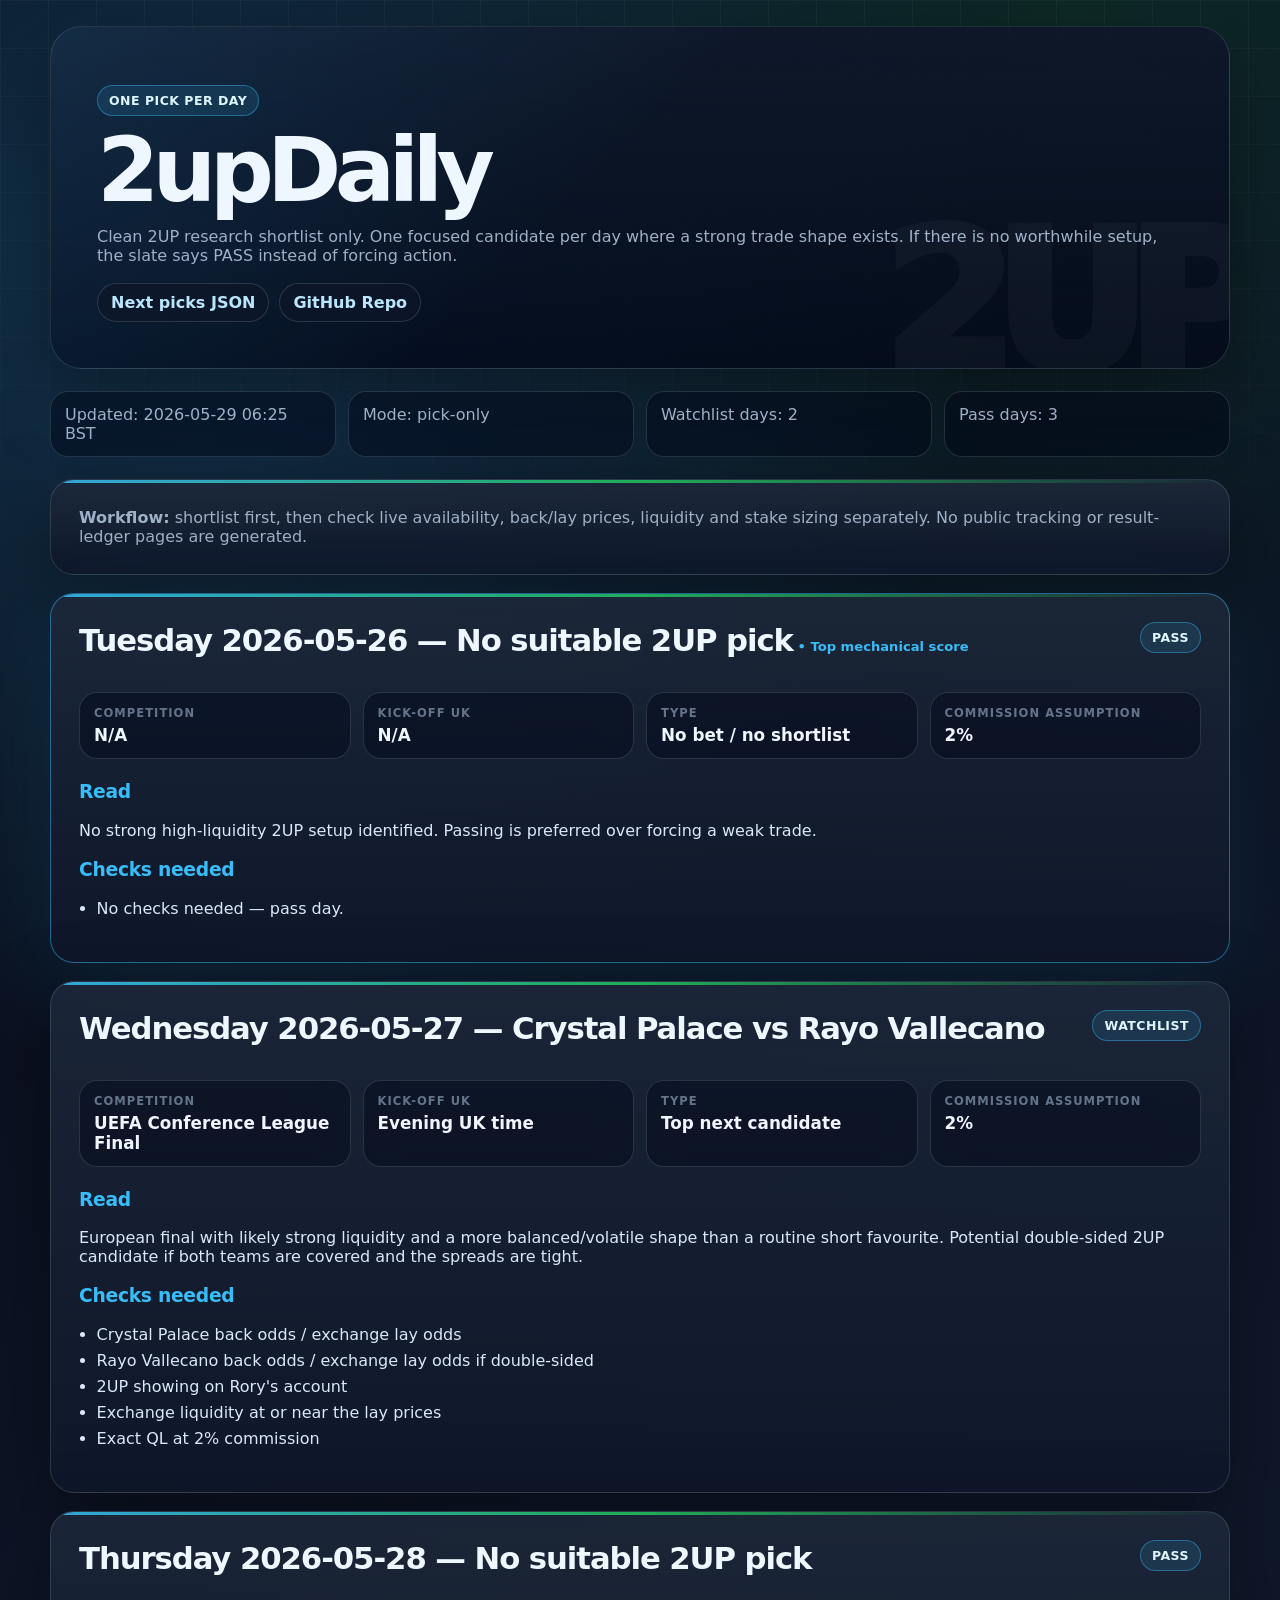
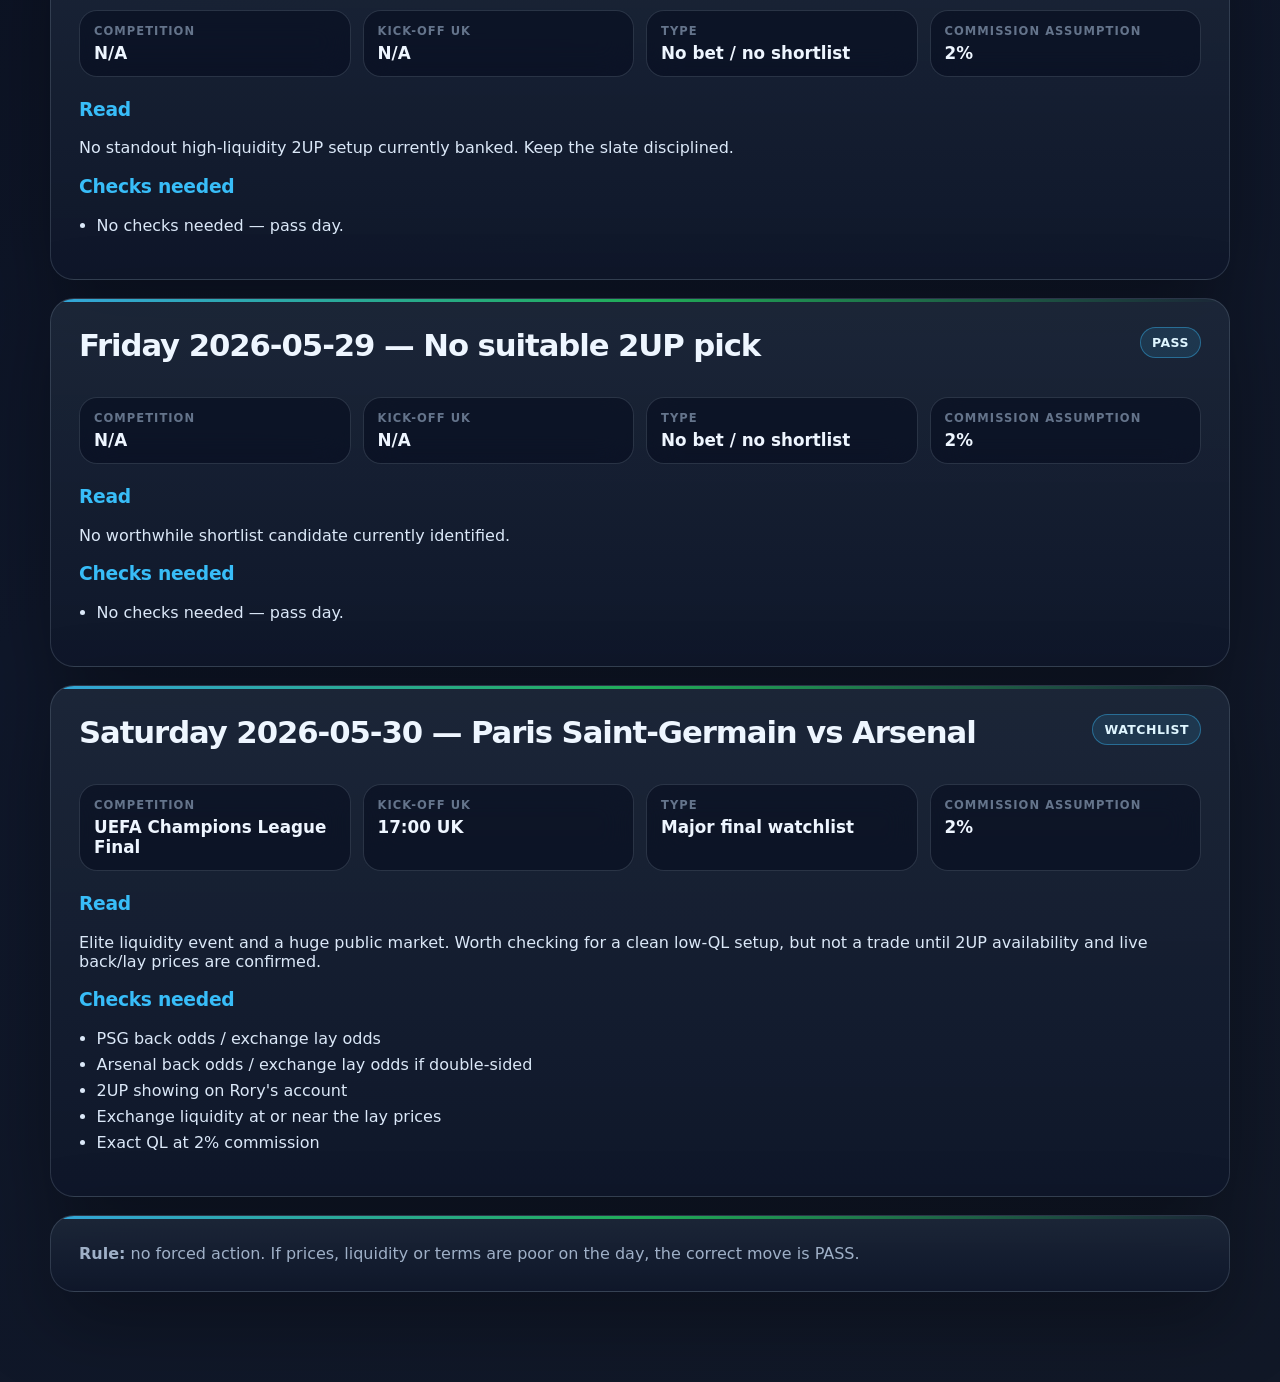
==== docs/index.html @ 14f61789 "Update 2up next-picks homepage" ====
<!doctype html>
<html lang="en">
<head>
  <meta charset="utf-8">
  <meta name="viewport" content="width=device-width, initial-scale=1">
  <title>2upDaily</title>
  <link rel="stylesheet" href="app.css">
</head>
<body>
  <main>
    <header>
      <p class="confidence">One pick per day</p>
      <h1>2upDaily</h1>
      <p class="subtitle">Clean 2UP research shortlist only. One focused candidate per day where a strong trade shape exists. If there is no worthwhile setup, the slate says PASS instead of forcing action.</p>
      <nav class="site-nav">
        <a href="data/next_picks.json">Next picks JSON</a>
        <a href="https://github.com/rcampbell30/2updaily">GitHub Repo</a>
      </nav>
    </header>

    <section class="status">
      <span class="pill">Updated: 2026-05-29 06:25 BST</span>
      <span class="pill">Mode: pick-only</span>
      <span class="pill">Watchlist days: 2</span>
      <span class="pill">Pass days: 3</span>
    </section>

    <section class="card notice">
      <strong>Workflow:</strong> shortlist first, then check live availability, back/lay prices, liquidity and stake sizing separately. No public tracking or result-ledger pages are generated.
    </section>

    
    <article class="card">
      <div class="card-head">
        <h2>Tuesday 2026-05-26 — No suitable 2UP pick</h2>
        <span>PASS</span>
      </div>
      <div class="grid">
        <div><span>Competition</span><strong>N/A</strong></div>
        <div><span>Kick-off UK</span><strong>N/A</strong></div>
        <div><span>Type</span><strong>No bet / no shortlist</strong></div>
        <div><span>Commission assumption</span><strong>2%</strong></div>
      </div>
      <h3>Read</h3>
      <p>No strong high-liquidity 2UP setup identified. Passing is preferred over forcing a weak trade.</p>
      <h3>Checks needed</h3>
      <ul><li>No checks needed — pass day.</li></ul>
    </article>
    

    <article class="card">
      <div class="card-head">
        <h2>Wednesday 2026-05-27 — Crystal Palace vs Rayo Vallecano</h2>
        <span>WATCHLIST</span>
      </div>
      <div class="grid">
        <div><span>Competition</span><strong>UEFA Conference League Final</strong></div>
        <div><span>Kick-off UK</span><strong>Evening UK time</strong></div>
        <div><span>Type</span><strong>Top next candidate</strong></div>
        <div><span>Commission assumption</span><strong>2%</strong></div>
      </div>
      <h3>Read</h3>
      <p>European final with likely strong liquidity and a more balanced/volatile shape than a routine short favourite. Potential double-sided 2UP candidate if both teams are covered and the spreads are tight.</p>
      <h3>Checks needed</h3>
      <ul><li>Crystal Palace back odds / exchange lay odds</li>
<li>Rayo Vallecano back odds / exchange lay odds if double-sided</li>
<li>2UP showing on Rory&#x27;s account</li>
<li>Exchange liquidity at or near the lay prices</li>
<li>Exact QL at 2% commission</li></ul>
    </article>
    

    <article class="card">
      <div class="card-head">
        <h2>Thursday 2026-05-28 — No suitable 2UP pick</h2>
        <span>PASS</span>
      </div>
      <div class="grid">
        <div><span>Competition</span><strong>N/A</strong></div>
        <div><span>Kick-off UK</span><strong>N/A</strong></div>
        <div><span>Type</span><strong>No bet / no shortlist</strong></div>
        <div><span>Commission assumption</span><strong>2%</strong></div>
      </div>
      <h3>Read</h3>
      <p>No standout high-liquidity 2UP setup currently banked. Keep the slate disciplined.</p>
      <h3>Checks needed</h3>
      <ul><li>No checks needed — pass day.</li></ul>
    </article>
    

    <article class="card">
      <div class="card-head">
        <h2>Friday 2026-05-29 — No suitable 2UP pick</h2>
        <span>PASS</span>
      </div>
      <div class="grid">
        <div><span>Competition</span><strong>N/A</strong></div>
        <div><span>Kick-off UK</span><strong>N/A</strong></div>
        <div><span>Type</span><strong>No bet / no shortlist</strong></div>
        <div><span>Commission assumption</span><strong>2%</strong></div>
      </div>
      <h3>Read</h3>
      <p>No worthwhile shortlist candidate currently identified.</p>
      <h3>Checks needed</h3>
      <ul><li>No checks needed — pass day.</li></ul>
    </article>
    

    <article class="card">
      <div class="card-head">
        <h2>Saturday 2026-05-30 — Paris Saint-Germain vs Arsenal</h2>
        <span>WATCHLIST</span>
      </div>
      <div class="grid">
        <div><span>Competition</span><strong>UEFA Champions League Final</strong></div>
        <div><span>Kick-off UK</span><strong>17:00 UK</strong></div>
        <div><span>Type</span><strong>Major final watchlist</strong></div>
        <div><span>Commission assumption</span><strong>2%</strong></div>
      </div>
      <h3>Read</h3>
      <p>Elite liquidity event and a huge public market. Worth checking for a clean low-QL setup, but not a trade until 2UP availability and live back/lay prices are confirmed.</p>
      <h3>Checks needed</h3>
      <ul><li>PSG back odds / exchange lay odds</li>
<li>Arsenal back odds / exchange lay odds if double-sided</li>
<li>2UP showing on Rory&#x27;s account</li>
<li>Exchange liquidity at or near the lay prices</li>
<li>Exact QL at 2% commission</li></ul>
    </article>
    

    <section class="card notice">
      <strong>Rule:</strong> no forced action. If prices, liquidity or terms are poor on the day, the correct move is PASS.
    </section>
  </main>
</body>
</html>
---- docs/app.css ----
/* 2upDaily shared GitHub Pages UI */
:root {
  color-scheme: dark;
  --bg: #070b18;
  --bg-2: #0f172a;
  --panel: rgba(15, 23, 42, 0.82);
  --panel-strong: rgba(17, 24, 39, 0.96);
  --card: rgba(15, 23, 42, 0.72);
  --text: #eef6ff;
  --muted: #9fb0c7;
  --faint: #64748b;
  --border: rgba(148, 163, 184, 0.22);
  --accent: #38bdf8;
  --accent-2: #22c55e;
  --warn: #facc15;
  --danger: #fb7185;
  --shadow: 0 24px 80px rgba(0, 0, 0, 0.34);
  --radius: 24px;
}

* { box-sizing: border-box; }
html { scroll-behavior: smooth; }
body {
  margin: 0 !important;
  min-height: 100vh;
  font-family: Inter, ui-sans-serif, system-ui, -apple-system, BlinkMacSystemFont, "Segoe UI", sans-serif !important;
  color: var(--text) !important;
  background:
    radial-gradient(circle at 14% 8%, rgba(56, 189, 248, 0.22), transparent 28%),
    radial-gradient(circle at 84% 0%, rgba(34, 197, 94, 0.15), transparent 24%),
    linear-gradient(145deg, var(--bg), var(--bg-2) 58%, #111827) !important;
}

body::before {
  content: "";
  position: fixed;
  inset: 0;
  pointer-events: none;
  background-image:
    linear-gradient(rgba(255,255,255,0.035) 1px, transparent 1px),
    linear-gradient(90deg, rgba(255,255,255,0.035) 1px, transparent 1px);
  background-size: 48px 48px;
  mask-image: linear-gradient(to bottom, black, transparent 72%);
}

main {
  width: min(1180px, calc(100% - 28px)) !important;
  margin: 0 auto !important;
  padding: 26px 0 72px !important;
}

header {
  position: relative;
  overflow: hidden;
  border: 1px solid var(--border);
  border-radius: 32px;
  padding: clamp(24px, 5vw, 46px);
  margin-bottom: 22px;
  background:
    linear-gradient(135deg, rgba(56, 189, 248, 0.12), transparent 46%),
    linear-gradient(180deg, rgba(15, 23, 42, 0.92), rgba(2, 6, 23, 0.76));
  box-shadow: var(--shadow);
}

header::after {
  content: "2UP";
  position: absolute;
  right: -12px;
  bottom: -48px;
  font-size: clamp(4rem, 17vw, 12rem);
  font-weight: 950;
  letter-spacing: -0.12em;
  color: rgba(255, 255, 255, 0.035);
}

h1 {
  margin: 0 0 10px !important;
  font-size: clamp(2.4rem, 7vw, 5.8rem) !important;
  line-height: 0.92 !important;
  letter-spacing: -0.075em !important;
}

h2 {
  margin: 0 0 16px !important;
  font-size: clamp(1.25rem, 2.4vw, 2rem);
  letter-spacing: -0.035em;
}

h3 {
  color: var(--accent) !important;
  letter-spacing: -0.015em;
}

.subtitle, .muted, .notice, .note {
  color: var(--muted) !important;
}

.nav, .site-nav {
  display: flex;
  flex-wrap: wrap;
  gap: 10px;
  margin: 18px 0 0 !important;
}

a, .nav a, .site-nav a {
  color: #bae6fd;
  text-decoration: none;
}

.nav a, .site-nav a {
  display: inline-flex;
  align-items: center;
  gap: 8px;
  border: 1px solid var(--border);
  background: rgba(15, 23, 42, 0.76);
  padding: 9px 13px;
  border-radius: 999px;
  font-weight: 700;
}

.nav a:hover, .site-nav a:hover {
  border-color: rgba(56, 189, 248, 0.7);
  box-shadow: 0 0 0 4px rgba(56, 189, 248, 0.08);
}

.status, .grid, .meta-grid {
  display: grid !important;
  grid-template-columns: repeat(auto-fit, minmax(150px, 1fr)) !important;
  gap: 12px !important;
  margin: 18px 0 22px !important;
}

.pill,
.grid div,
.meta-grid div {
  border: 1px solid var(--border) !important;
  background: rgba(2, 6, 23, 0.44) !important;
  border-radius: 18px !important;
  padding: 13px 14px !important;
  color: var(--muted) !important;
  backdrop-filter: blur(16px);
}

.grid span, .meta-grid dt {
  display: block;
  color: var(--faint) !important;
  font-size: 0.72rem !important;
  font-weight: 850 !important;
  text-transform: uppercase;
  letter-spacing: 0.09em !important;
}

.grid strong, .meta-grid dd {
  display: block;
  margin: 5px 0 0 !important;
  color: var(--text) !important;
  font-size: 1.05rem;
  font-weight: 850;
}

.card, .pick-card, section.card {
  position: relative;
  overflow: hidden;
  border: 1px solid var(--border) !important;
  background:
    linear-gradient(180deg, rgba(30, 41, 59, 0.84), rgba(15, 23, 42, 0.92)) !important;
  border-radius: var(--radius) !important;
  padding: clamp(18px, 3vw, 28px) !important;
  margin: 18px 0 !important;
  box-shadow: var(--shadow) !important;
}

.card::before, .pick-card::before {
  content: "";
  position: absolute;
  inset: 0 0 auto 0;
  height: 3px;
  background: linear-gradient(90deg, var(--accent), var(--accent-2), transparent);
  opacity: 0.85;
}

.card-head, .card-header {
  display: flex !important;
  justify-content: space-between !important;
  align-items: flex-start !important;
  gap: 14px !important;
}

.card-head span, .confidence {
  display: inline-flex;
  align-items: center;
  justify-content: center;
  white-space: nowrap;
  border: 1px solid rgba(56, 189, 248, 0.42) !important;
  background: rgba(56, 189, 248, 0.12) !important;
  color: #dff6ff !important;
  padding: 7px 11px !important;
  border-radius: 999px !important;
  font-weight: 900 !important;
  font-size: 0.78rem;
  letter-spacing: 0.04em;
  text-transform: uppercase;
}

article.card:first-of-type {
  border-color: rgba(56, 189, 248, 0.48) !important;
  box-shadow: 0 26px 90px rgba(56, 189, 248, 0.13), var(--shadow) !important;
}

article.card:first-of-type h2::after {
  content: "  • Top mechanical score";
  color: var(--accent);
  font-size: 0.82rem;
  font-weight: 800;
  letter-spacing: normal;
}

ul {
  padding-left: 1.1rem !important;
}

li {
  margin: 7px 0 !important;
}

p, li, td {
  color: #dbe8f8;
}

.table-wrap {
  width: 100% !important;
  overflow-x: auto !important;
  border: 1px solid var(--border);
  border-radius: 18px;
  background: rgba(2, 6, 23, 0.38);
}

table {
  width: 100% !important;
  border-collapse: collapse !important;
  min-width: 760px !important;
}

th, td {
  border-bottom: 1px solid var(--border) !important;
  padding: 13px 12px !important;
  vertical-align: top !important;
}

th {
  position: sticky;
  top: 0;
  z-index: 1;
  background: rgba(15, 23, 42, 0.98);
  color: var(--faint) !important;
  font-size: 0.72rem !important;
  text-transform: uppercase;
  letter-spacing: 0.09em !important;
}

tr:hover td {
  background: rgba(56, 189, 248, 0.04);
}

code {
  border: 1px solid var(--border);
  background: rgba(2, 6, 23, 0.62);
  border-radius: 8px;
  padding: 2px 6px;
  color: #e0f2fe;
}

.planned { color: var(--warn) !important; }
.pending { color: var(--muted) !important; }
.money { font-variant-numeric: tabular-nums; font-weight: 900; color: #bbf7d0 !important; }

@media (max-width: 720px) {
  main { width: min(100% - 18px, 1180px) !important; padding-top: 12px !important; }
  header { border-radius: 24px; padding: 22px; }
  .card-head, .card-header { flex-direction: column; }
  .status, .grid, .meta-grid { grid-template-columns: 1fr 1fr !important; }
  article.card:first-of-type h2::after { display: block; margin-top: 6px; }
}

@media (max-width: 460px) {
  .status, .grid, .meta-grid { grid-template-columns: 1fr !important; }
}
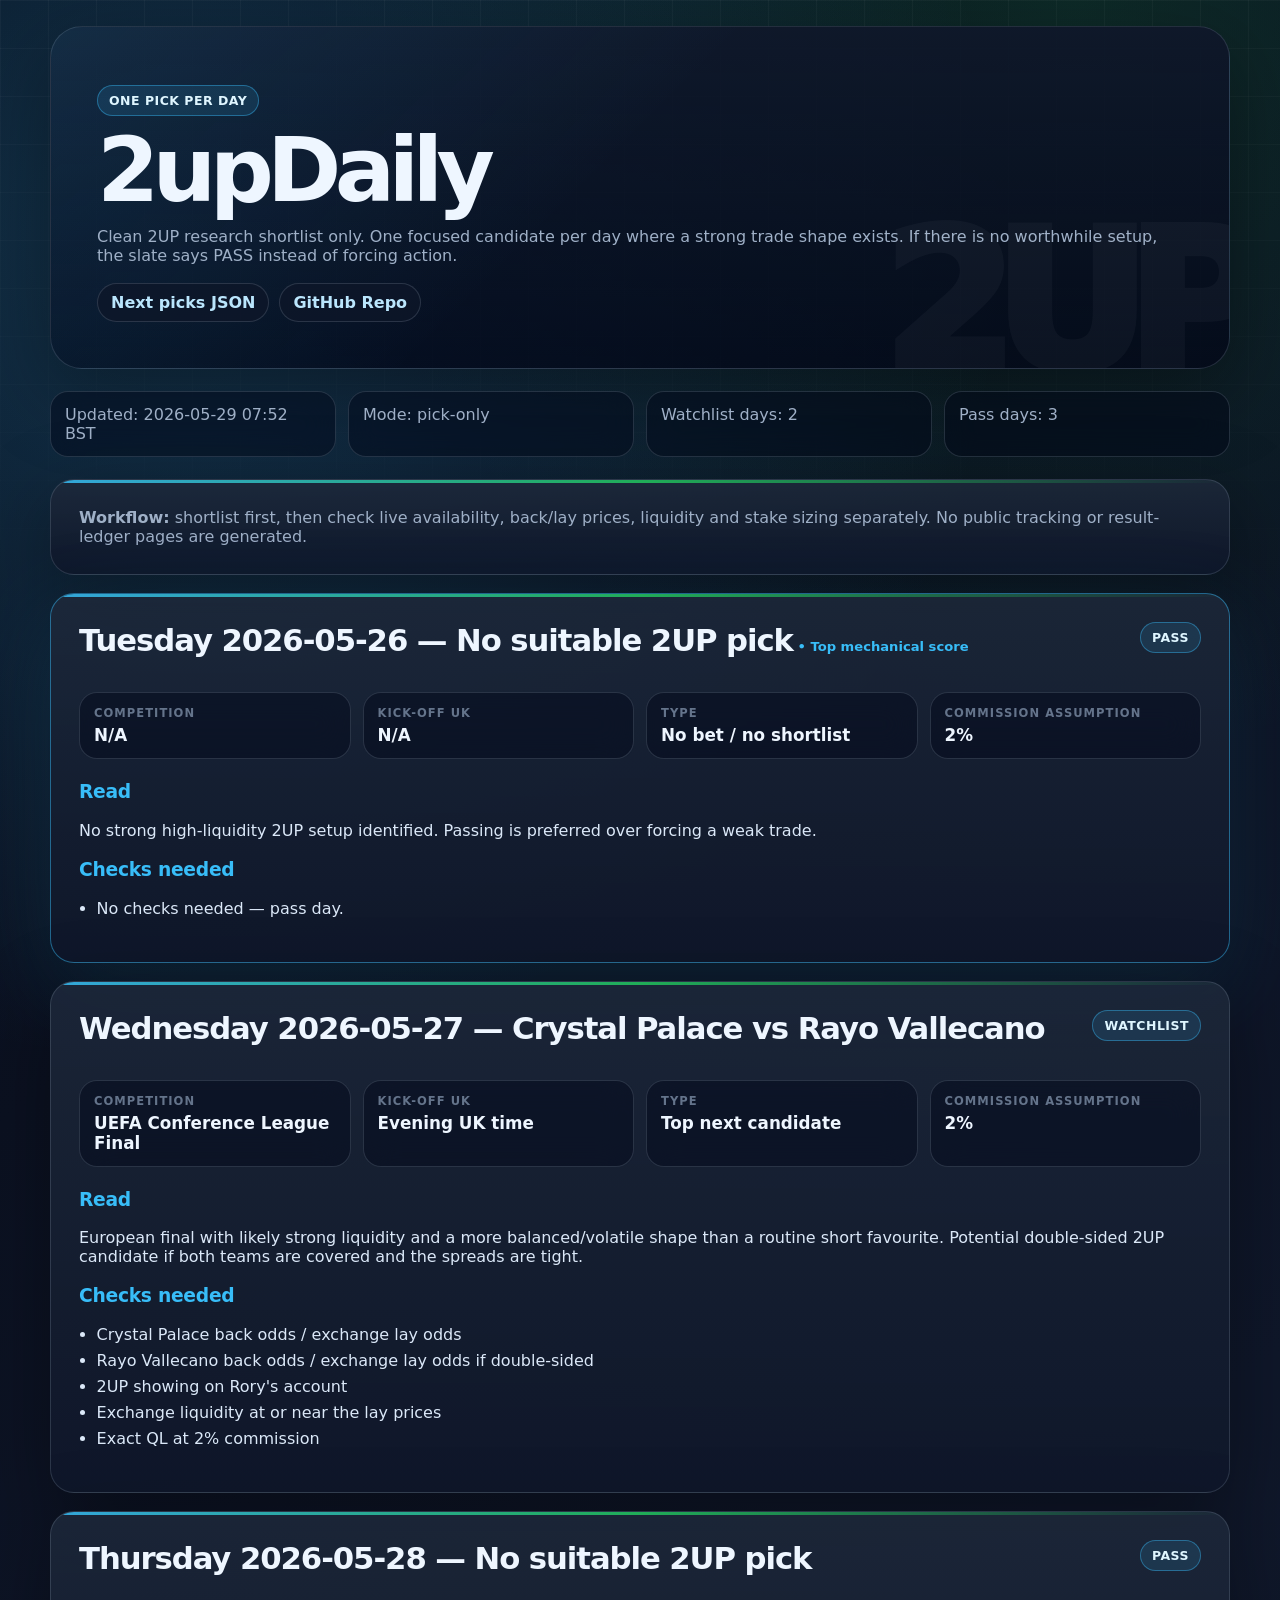
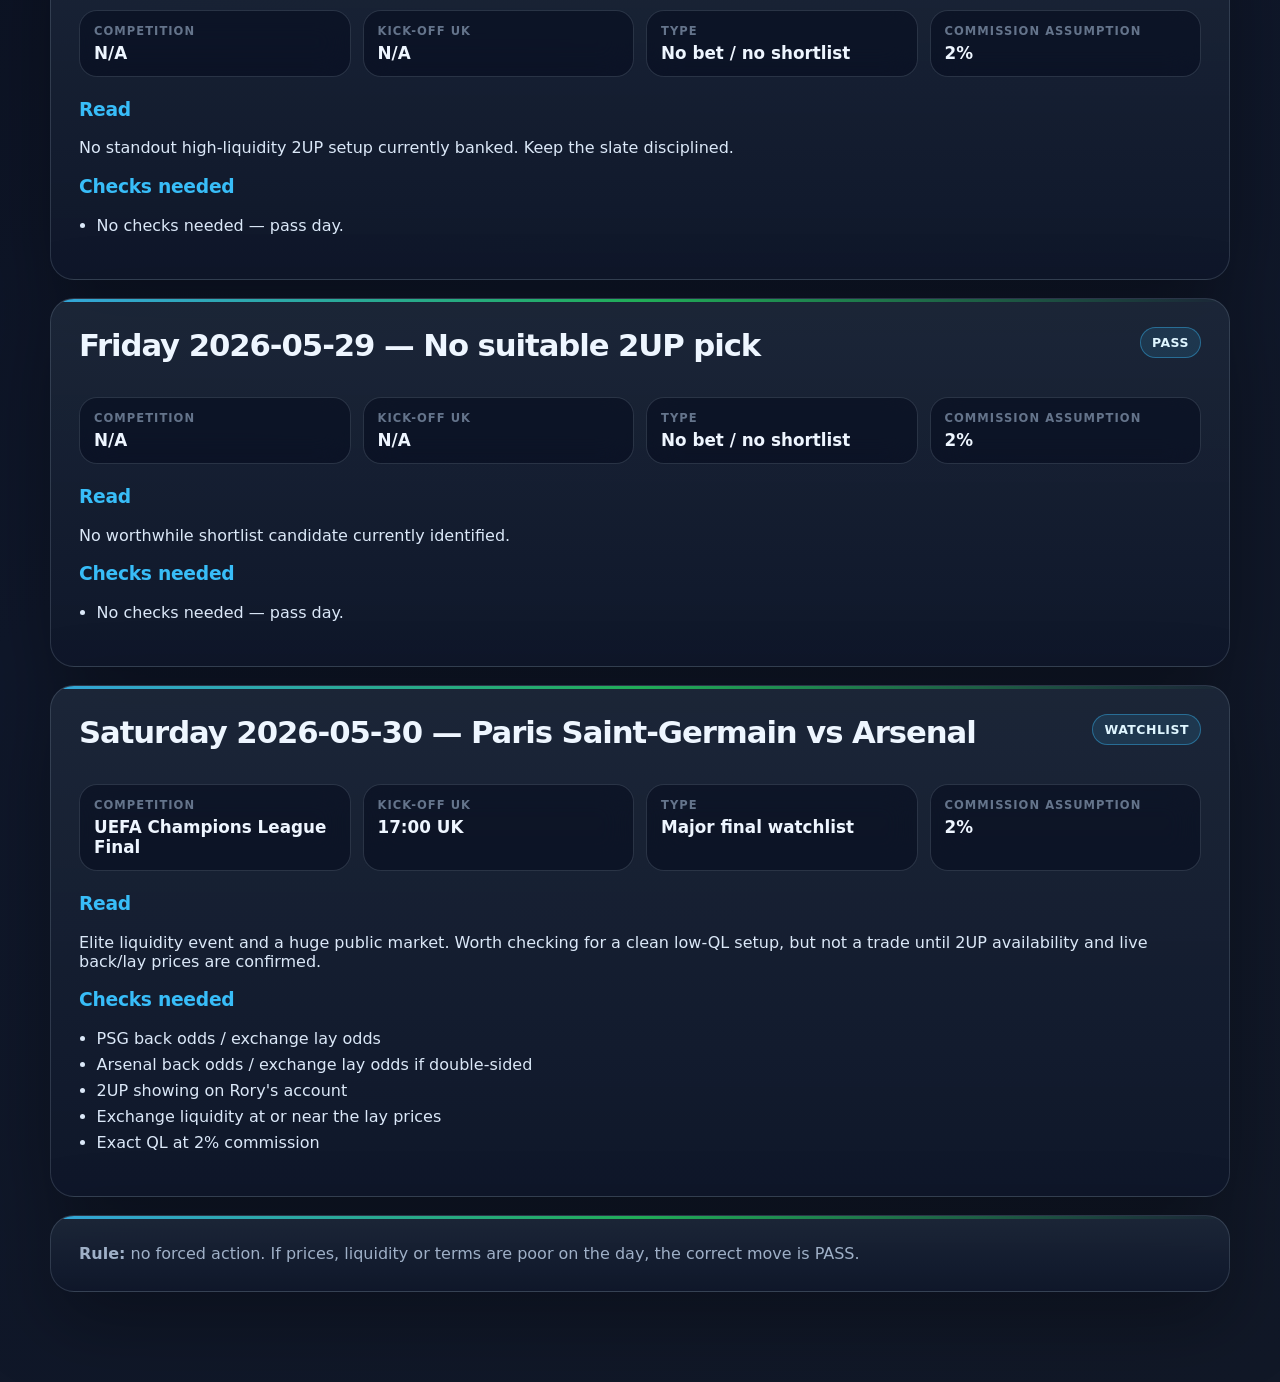
==== commit b4b7b086: "Update 2up next-picks homepage" ====
--- a/docs/index.html
+++ b/docs/index.html
@@ -19,7 +19,7 @@
     </header>
 
     <section class="status">
-      <span class="pill">Updated: 2026-05-29 06:25 BST</span>
+      <span class="pill">Updated: 2026-05-29 07:52 BST</span>
       <span class="pill">Mode: pick-only</span>
       <span class="pill">Watchlist days: 2</span>
       <span class="pill">Pass days: 3</span>
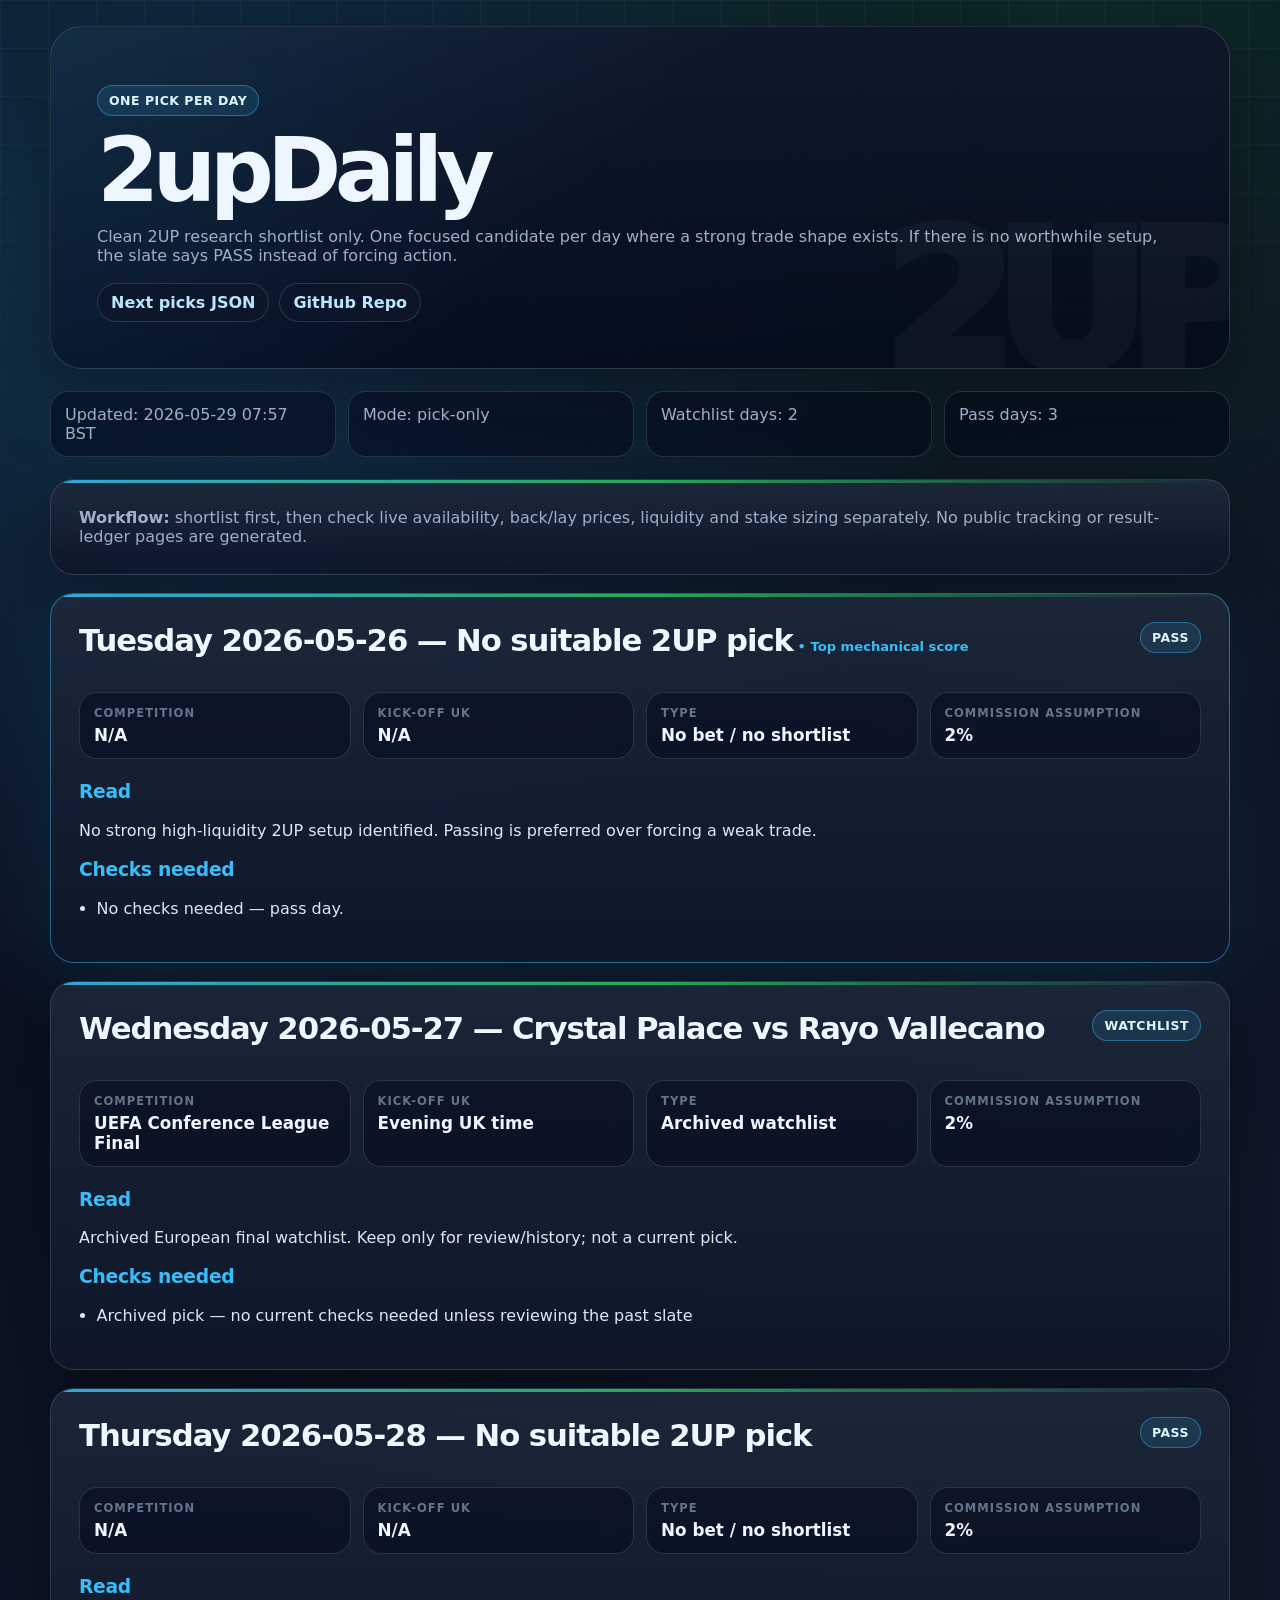
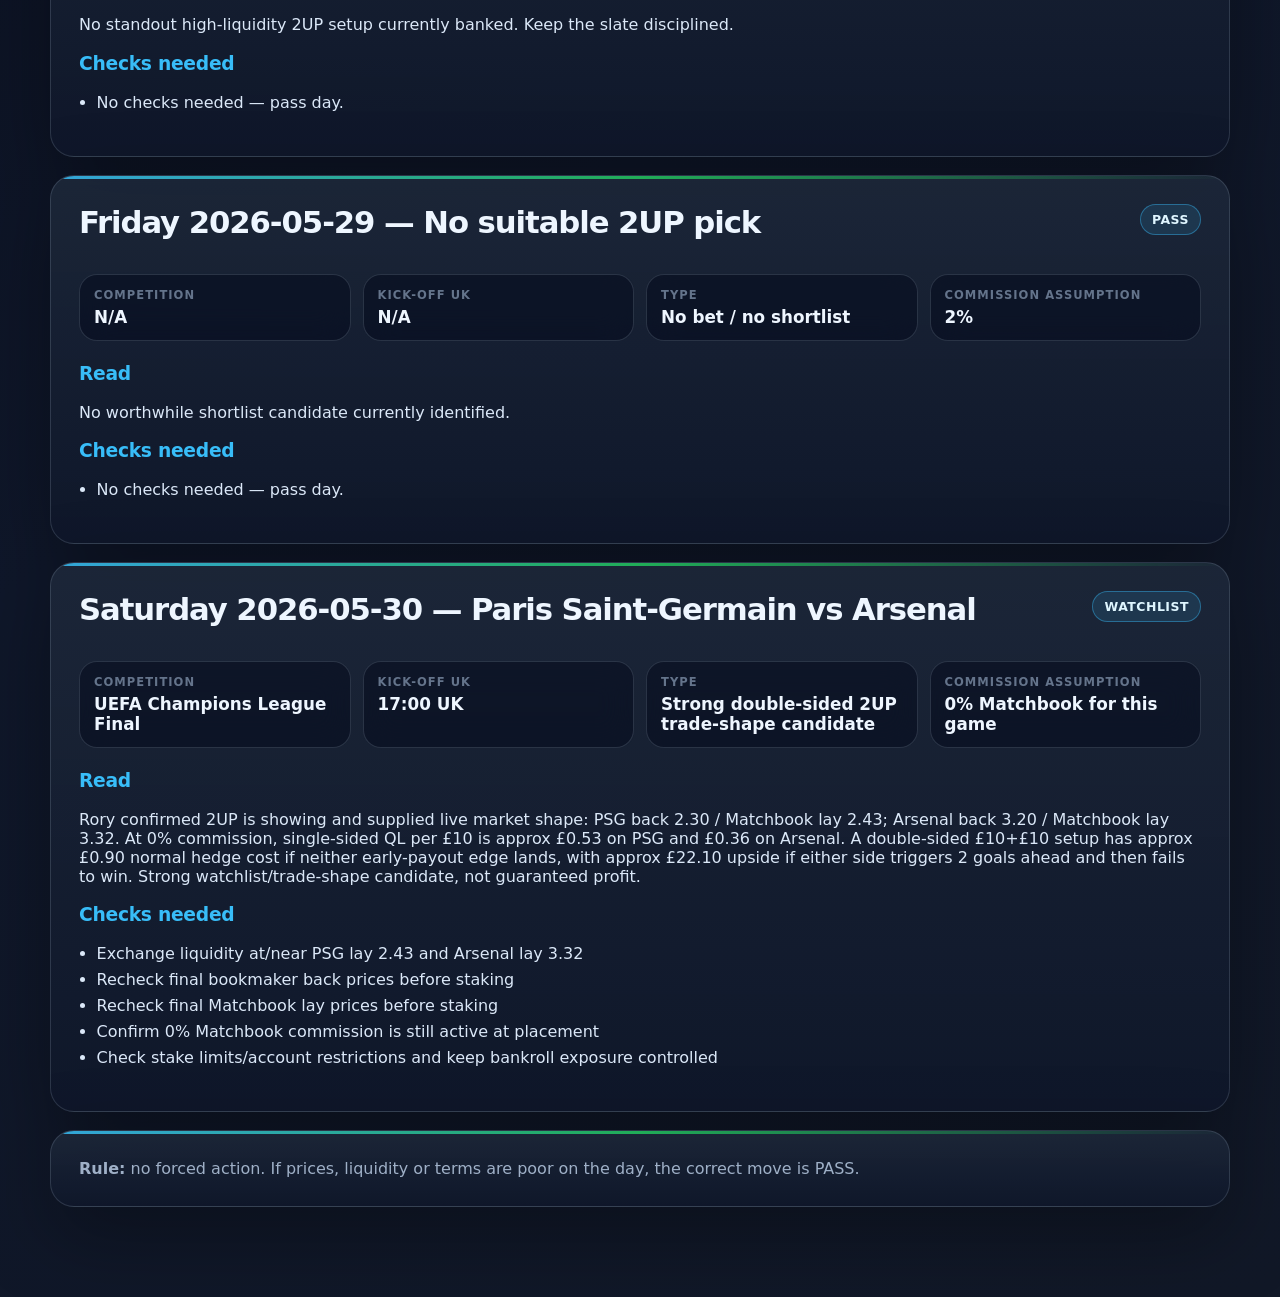
==== commit 4eba9f9d: "Update 2up next-picks homepage" ====
--- a/docs/index.html
+++ b/docs/index.html
@@ -19,7 +19,7 @@
     </header>
 
     <section class="status">
-      <span class="pill">Updated: 2026-05-29 07:52 BST</span>
+      <span class="pill">Updated: 2026-05-29 07:57 BST</span>
       <span class="pill">Mode: pick-only</span>
       <span class="pill">Watchlist days: 2</span>
       <span class="pill">Pass days: 3</span>
@@ -56,17 +56,13 @@
       <div class="grid">
         <div><span>Competition</span><strong>UEFA Conference League Final</strong></div>
         <div><span>Kick-off UK</span><strong>Evening UK time</strong></div>
-        <div><span>Type</span><strong>Top next candidate</strong></div>
+        <div><span>Type</span><strong>Archived watchlist</strong></div>
         <div><span>Commission assumption</span><strong>2%</strong></div>
       </div>
       <h3>Read</h3>
-      <p>European final with likely strong liquidity and a more balanced/volatile shape than a routine short favourite. Potential double-sided 2UP candidate if both teams are covered and the spreads are tight.</p>
+      <p>Archived European final watchlist. Keep only for review/history; not a current pick.</p>
       <h3>Checks needed</h3>
-      <ul><li>Crystal Palace back odds / exchange lay odds</li>
-<li>Rayo Vallecano back odds / exchange lay odds if double-sided</li>
-<li>2UP showing on Rory&#x27;s account</li>
-<li>Exchange liquidity at or near the lay prices</li>
-<li>Exact QL at 2% commission</li></ul>
+      <ul><li>Archived pick — no current checks needed unless reviewing the past slate</li></ul>
     </article>
     
 
@@ -114,17 +110,17 @@
       <div class="grid">
         <div><span>Competition</span><strong>UEFA Champions League Final</strong></div>
         <div><span>Kick-off UK</span><strong>17:00 UK</strong></div>
-        <div><span>Type</span><strong>Major final watchlist</strong></div>
-        <div><span>Commission assumption</span><strong>2%</strong></div>
+        <div><span>Type</span><strong>Strong double-sided 2UP trade-shape candidate</strong></div>
+        <div><span>Commission assumption</span><strong>0% Matchbook for this game</strong></div>
       </div>
       <h3>Read</h3>
-      <p>Elite liquidity event and a huge public market. Worth checking for a clean low-QL setup, but not a trade until 2UP availability and live back/lay prices are confirmed.</p>
+      <p>Rory confirmed 2UP is showing and supplied live market shape: PSG back 2.30 / Matchbook lay 2.43; Arsenal back 3.20 / Matchbook lay 3.32. At 0% commission, single-sided QL per £10 is approx £0.53 on PSG and £0.36 on Arsenal. A double-sided £10+£10 setup has approx £0.90 normal hedge cost if neither early-payout edge lands, with approx £22.10 upside if either side triggers 2 goals ahead and then fails to win. Strong watchlist/trade-shape candidate, not guaranteed profit.</p>
       <h3>Checks needed</h3>
-      <ul><li>PSG back odds / exchange lay odds</li>
-<li>Arsenal back odds / exchange lay odds if double-sided</li>
-<li>2UP showing on Rory&#x27;s account</li>
-<li>Exchange liquidity at or near the lay prices</li>
-<li>Exact QL at 2% commission</li></ul>
+      <ul><li>Exchange liquidity at/near PSG lay 2.43 and Arsenal lay 3.32</li>
+<li>Recheck final bookmaker back prices before staking</li>
+<li>Recheck final Matchbook lay prices before staking</li>
+<li>Confirm 0% Matchbook commission is still active at placement</li>
+<li>Check stake limits/account restrictions and keep bankroll exposure controlled</li></ul>
     </article>
     
 
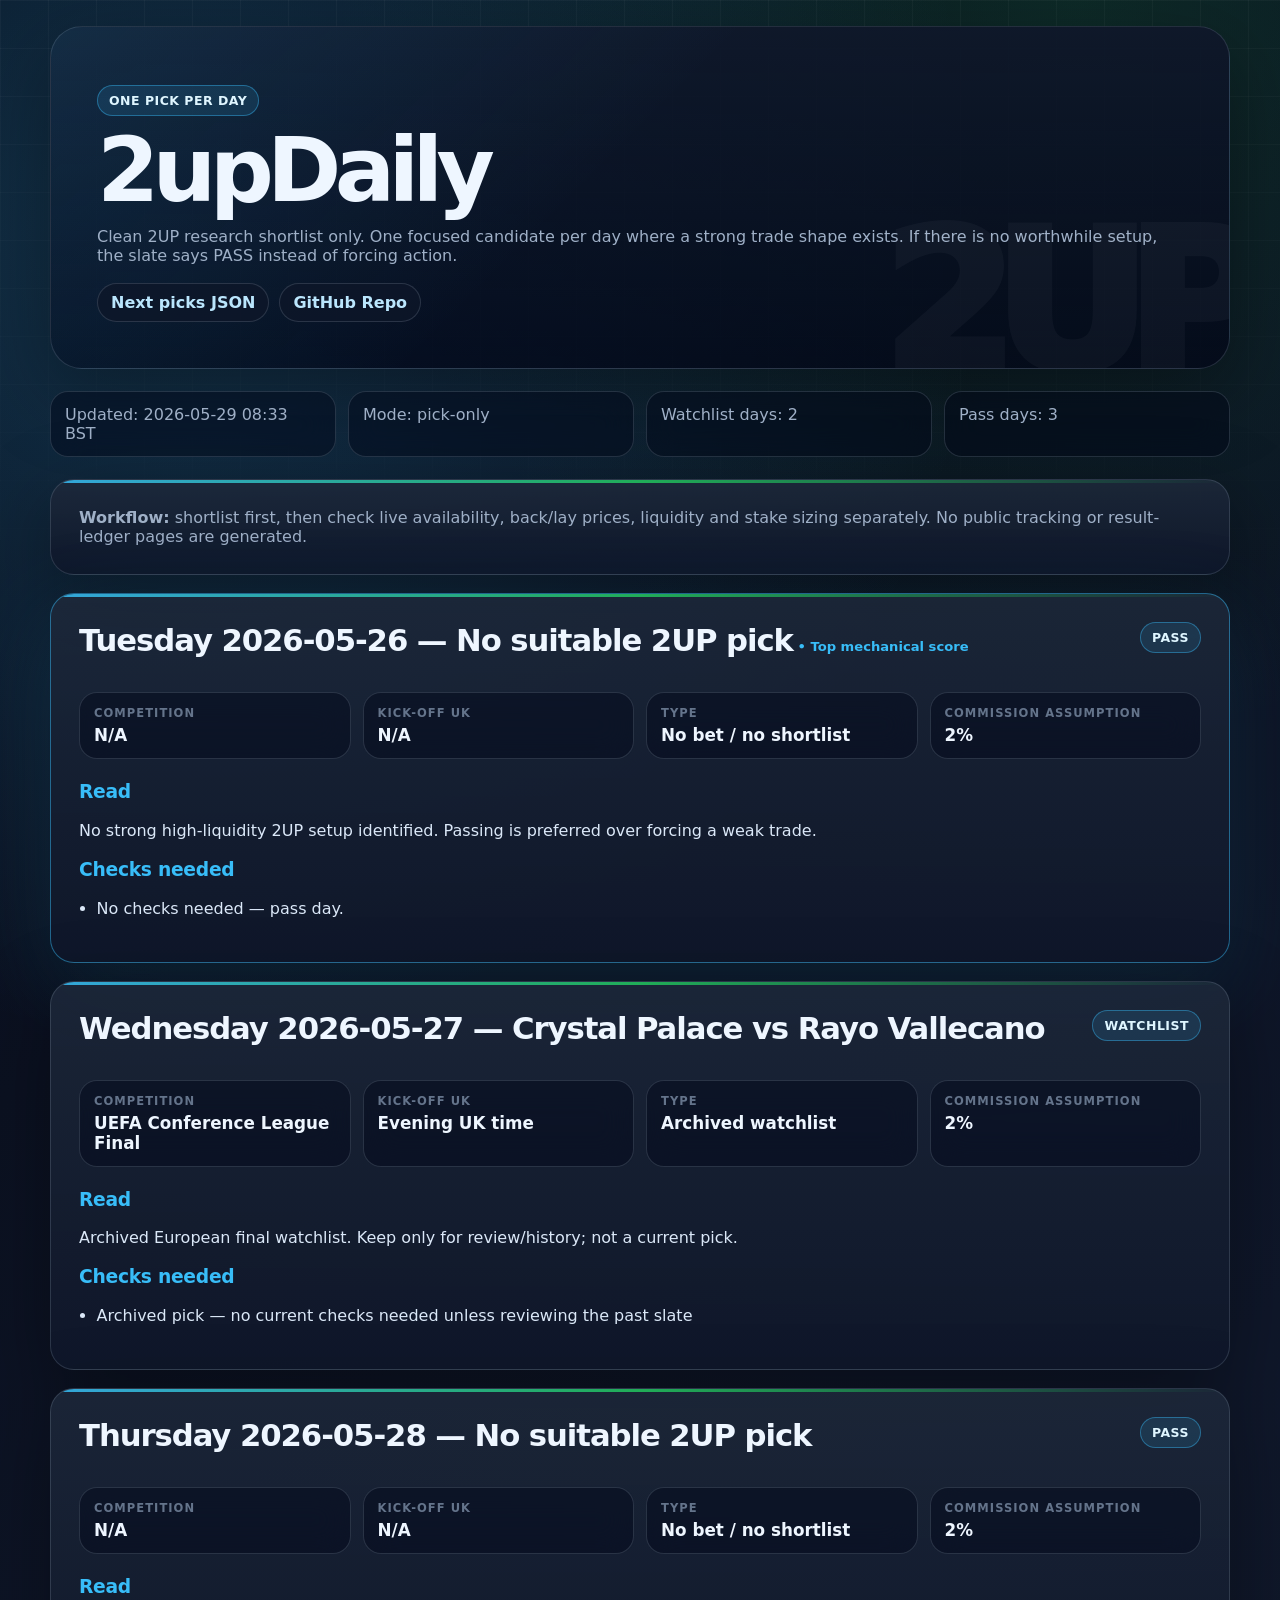
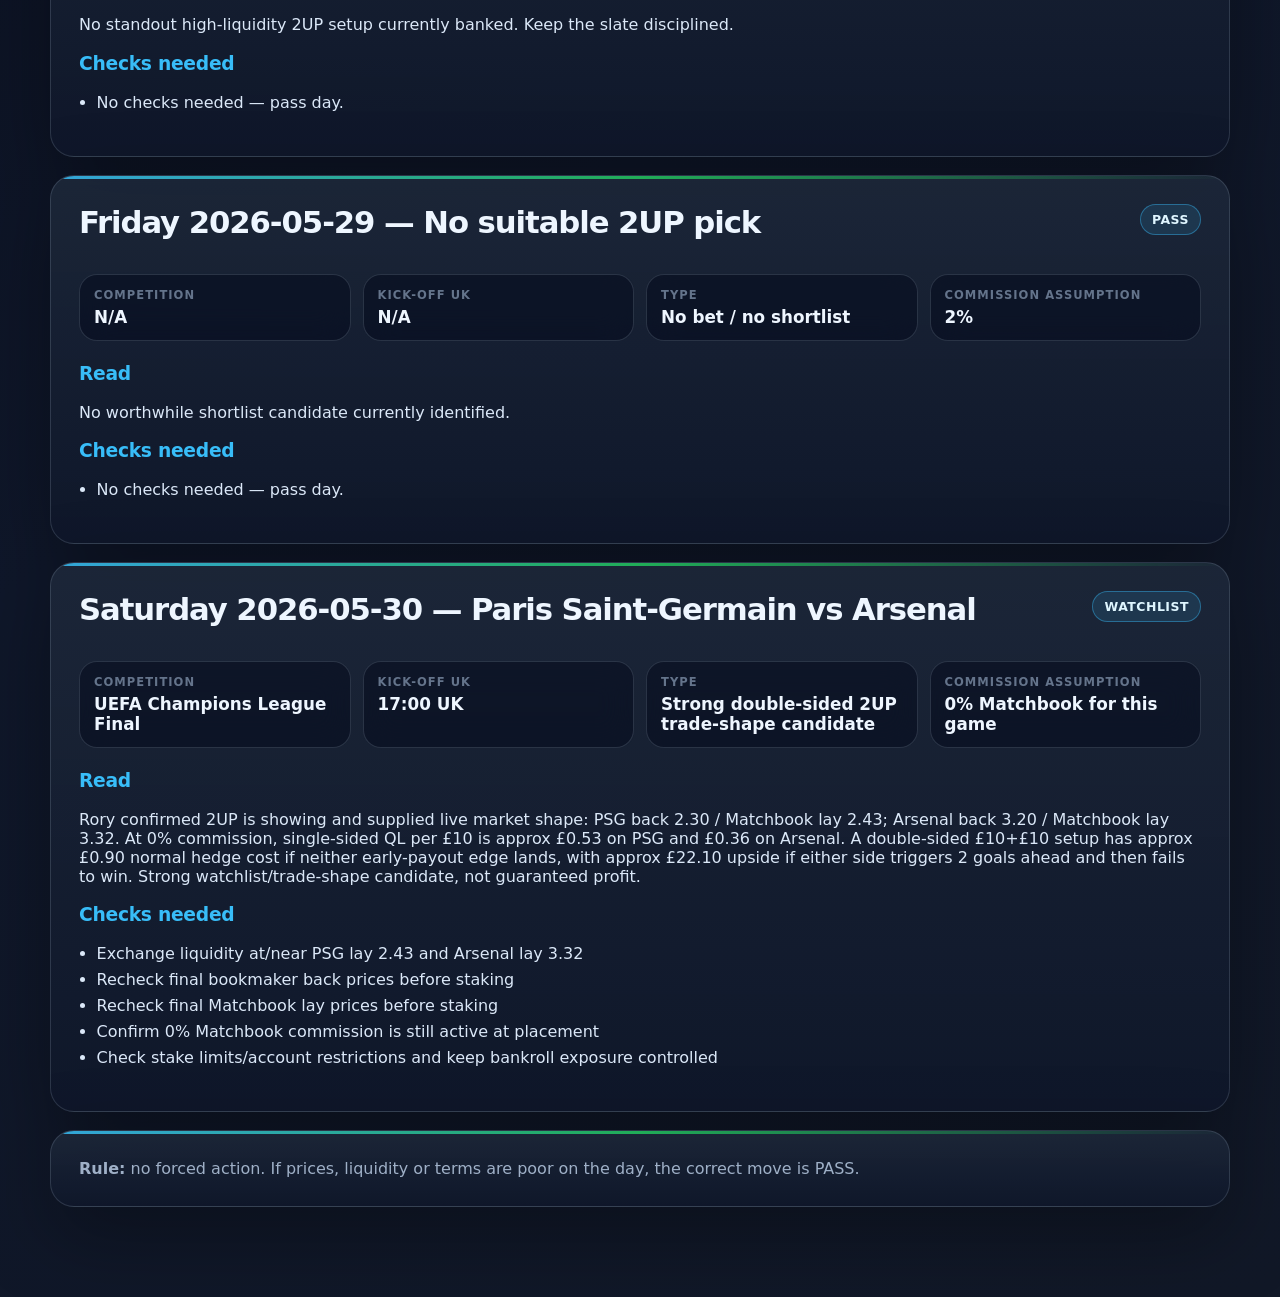
==== commit 1cf0eb70: "Update 2up next-picks homepage" ====
--- a/docs/index.html
+++ b/docs/index.html
@@ -19,7 +19,7 @@
     </header>
 
     <section class="status">
-      <span class="pill">Updated: 2026-05-29 07:57 BST</span>
+      <span class="pill">Updated: 2026-05-29 08:33 BST</span>
       <span class="pill">Mode: pick-only</span>
       <span class="pill">Watchlist days: 2</span>
       <span class="pill">Pass days: 3</span>
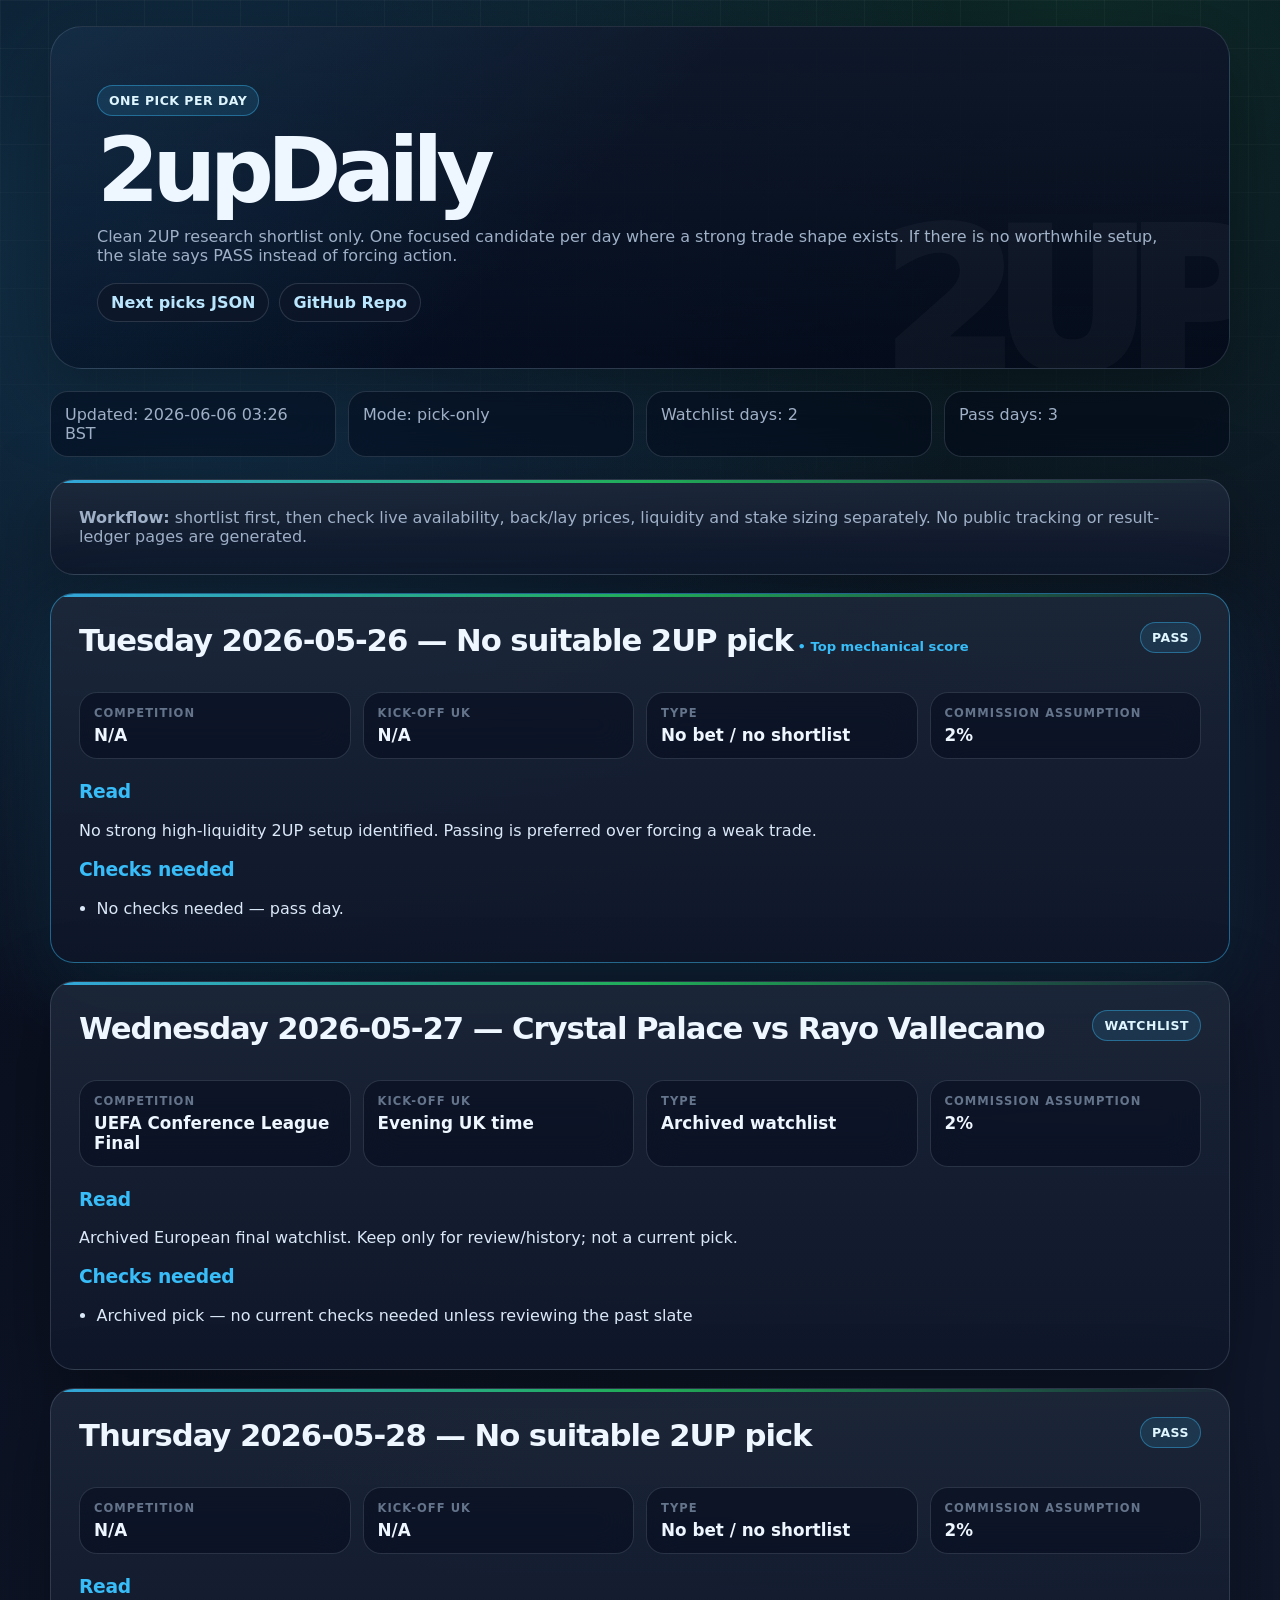
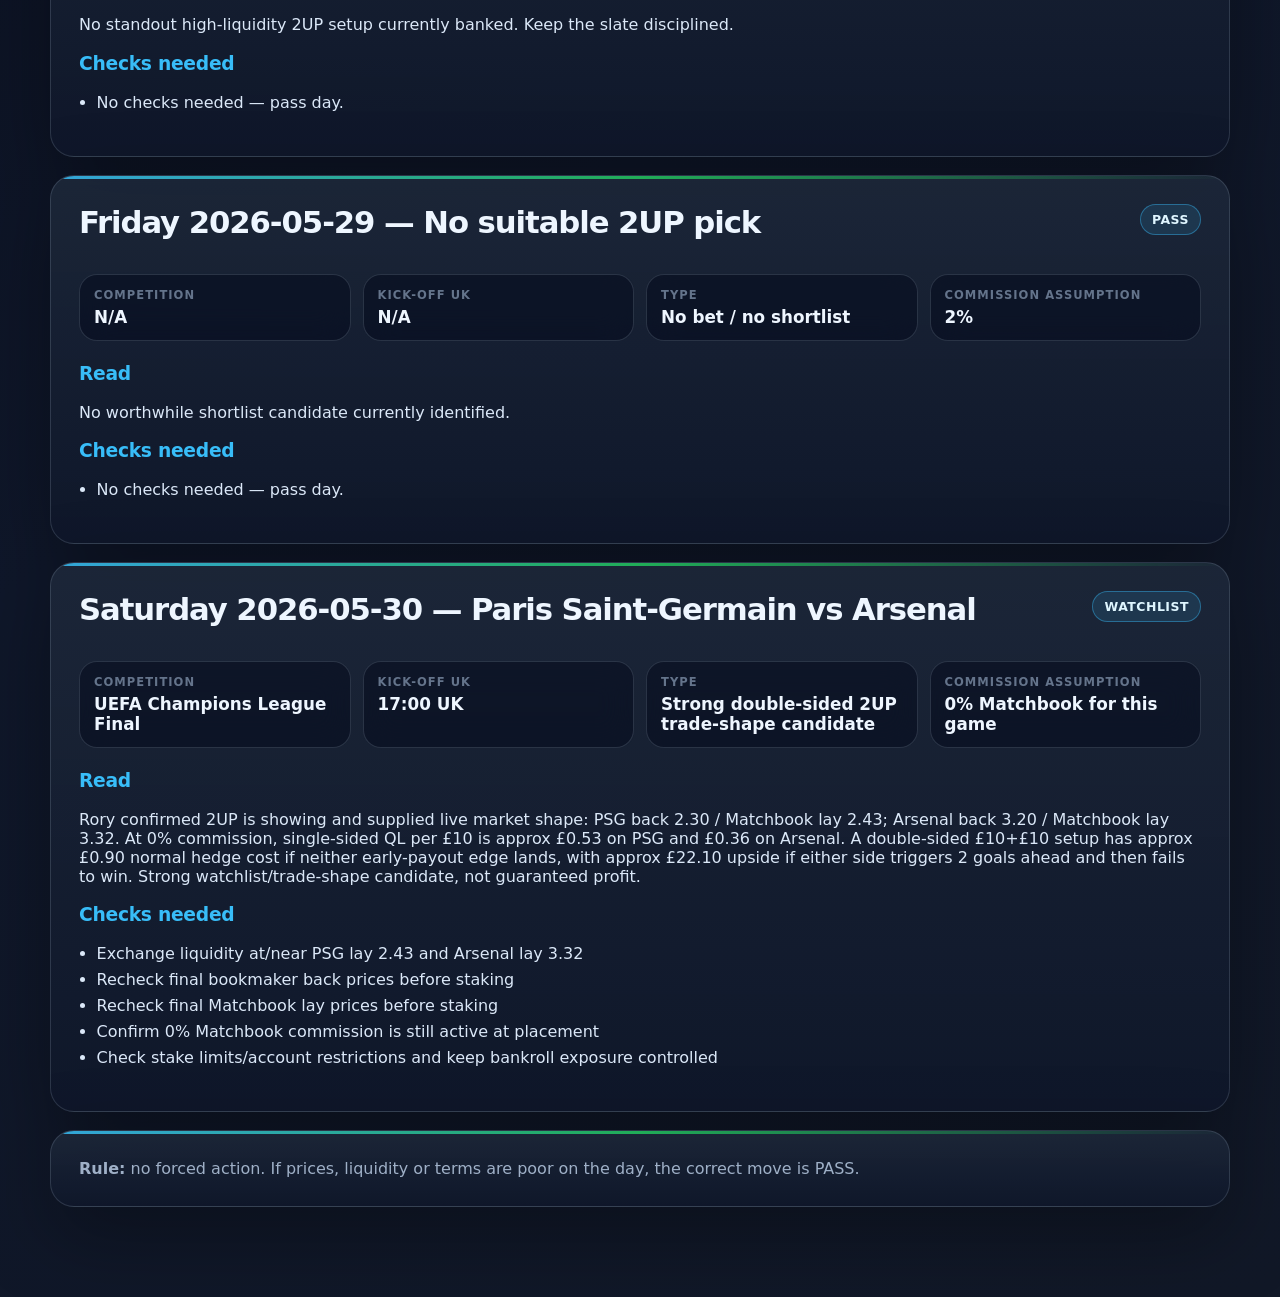
==== commit 4c8850a1: "Update 2up next-picks homepage" ====
--- a/docs/index.html
+++ b/docs/index.html
@@ -19,7 +19,7 @@
     </header>
 
     <section class="status">
-      <span class="pill">Updated: 2026-05-29 08:33 BST</span>
+      <span class="pill">Updated: 2026-06-06 03:26 BST</span>
       <span class="pill">Mode: pick-only</span>
       <span class="pill">Watchlist days: 2</span>
       <span class="pill">Pass days: 3</span>
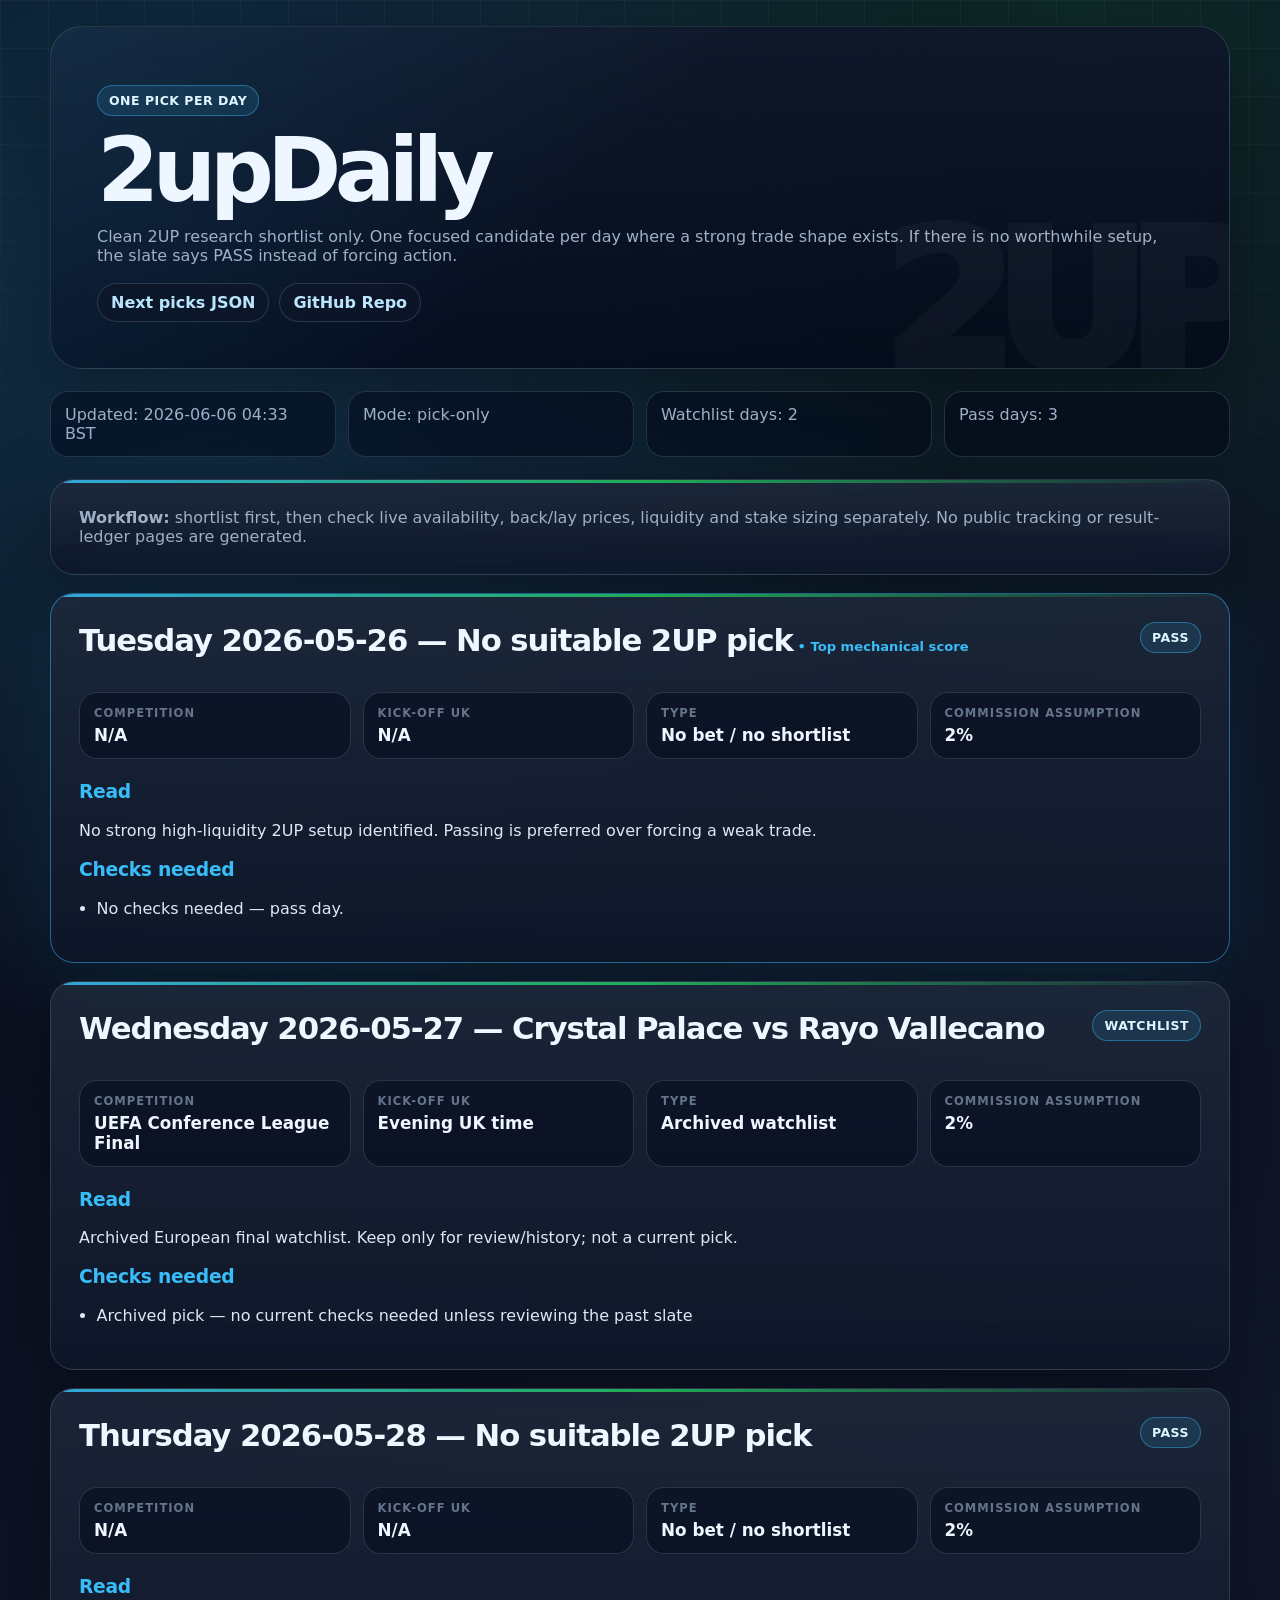
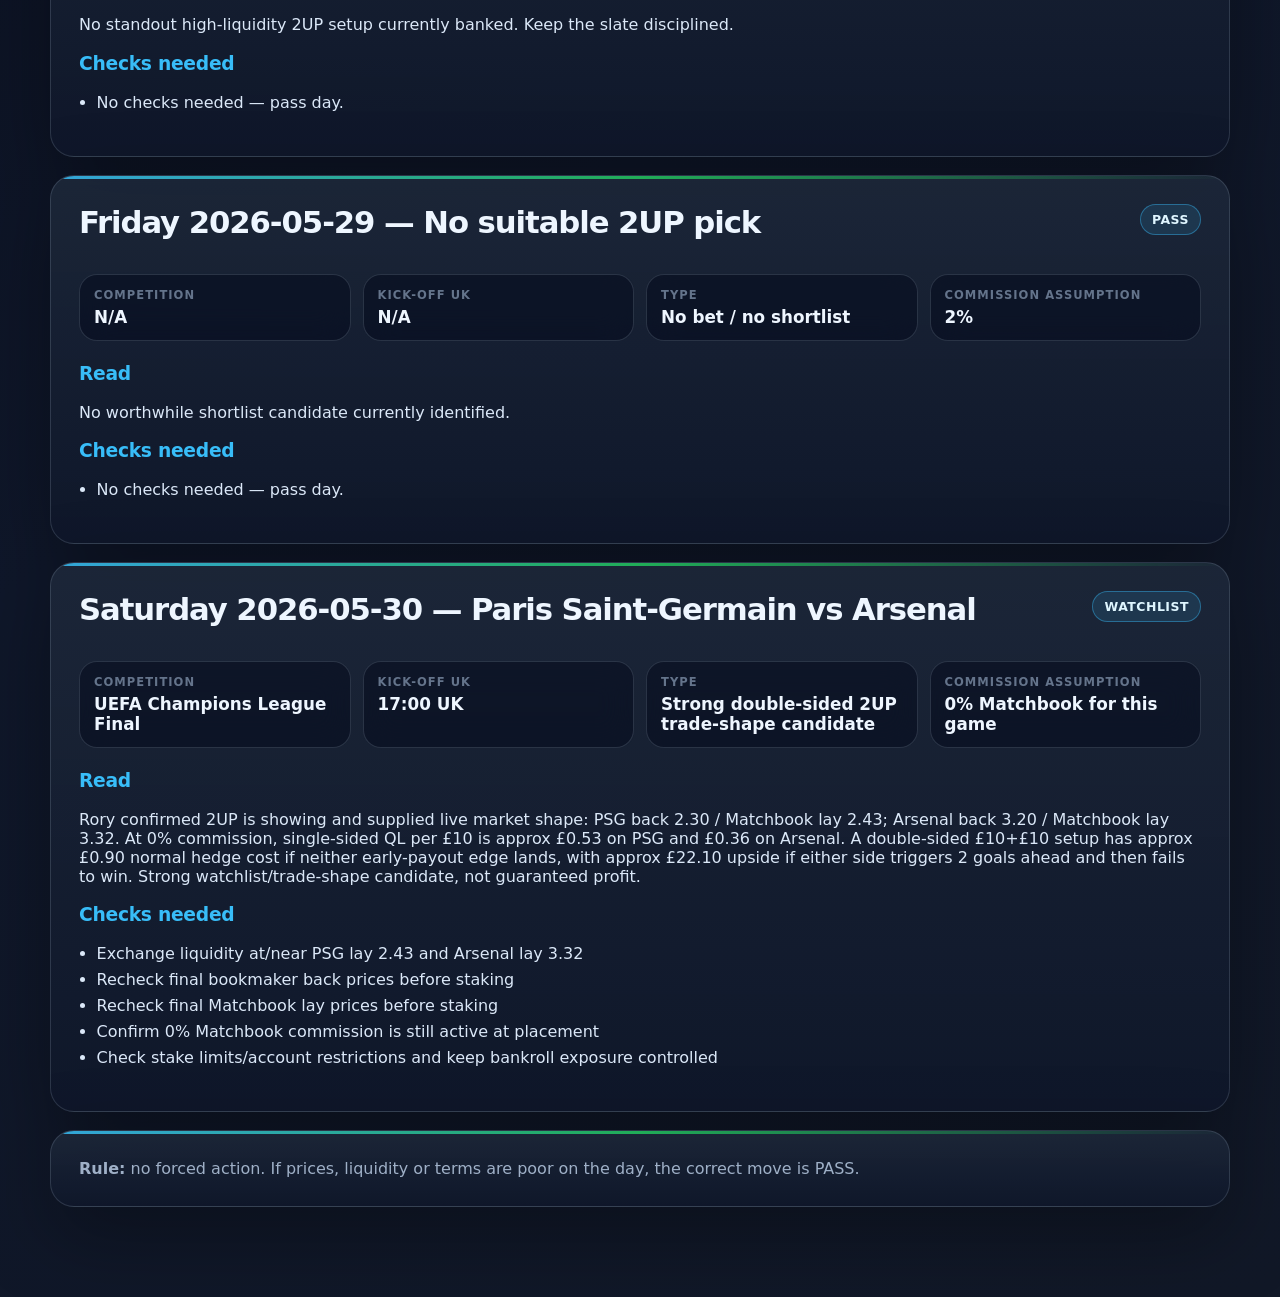
==== commit c02f3fdc: "Update 2up next-picks homepage" ====
--- a/docs/index.html
+++ b/docs/index.html
@@ -19,7 +19,7 @@
     </header>
 
     <section class="status">
-      <span class="pill">Updated: 2026-06-06 03:26 BST</span>
+      <span class="pill">Updated: 2026-06-06 04:33 BST</span>
       <span class="pill">Mode: pick-only</span>
       <span class="pill">Watchlist days: 2</span>
       <span class="pill">Pass days: 3</span>
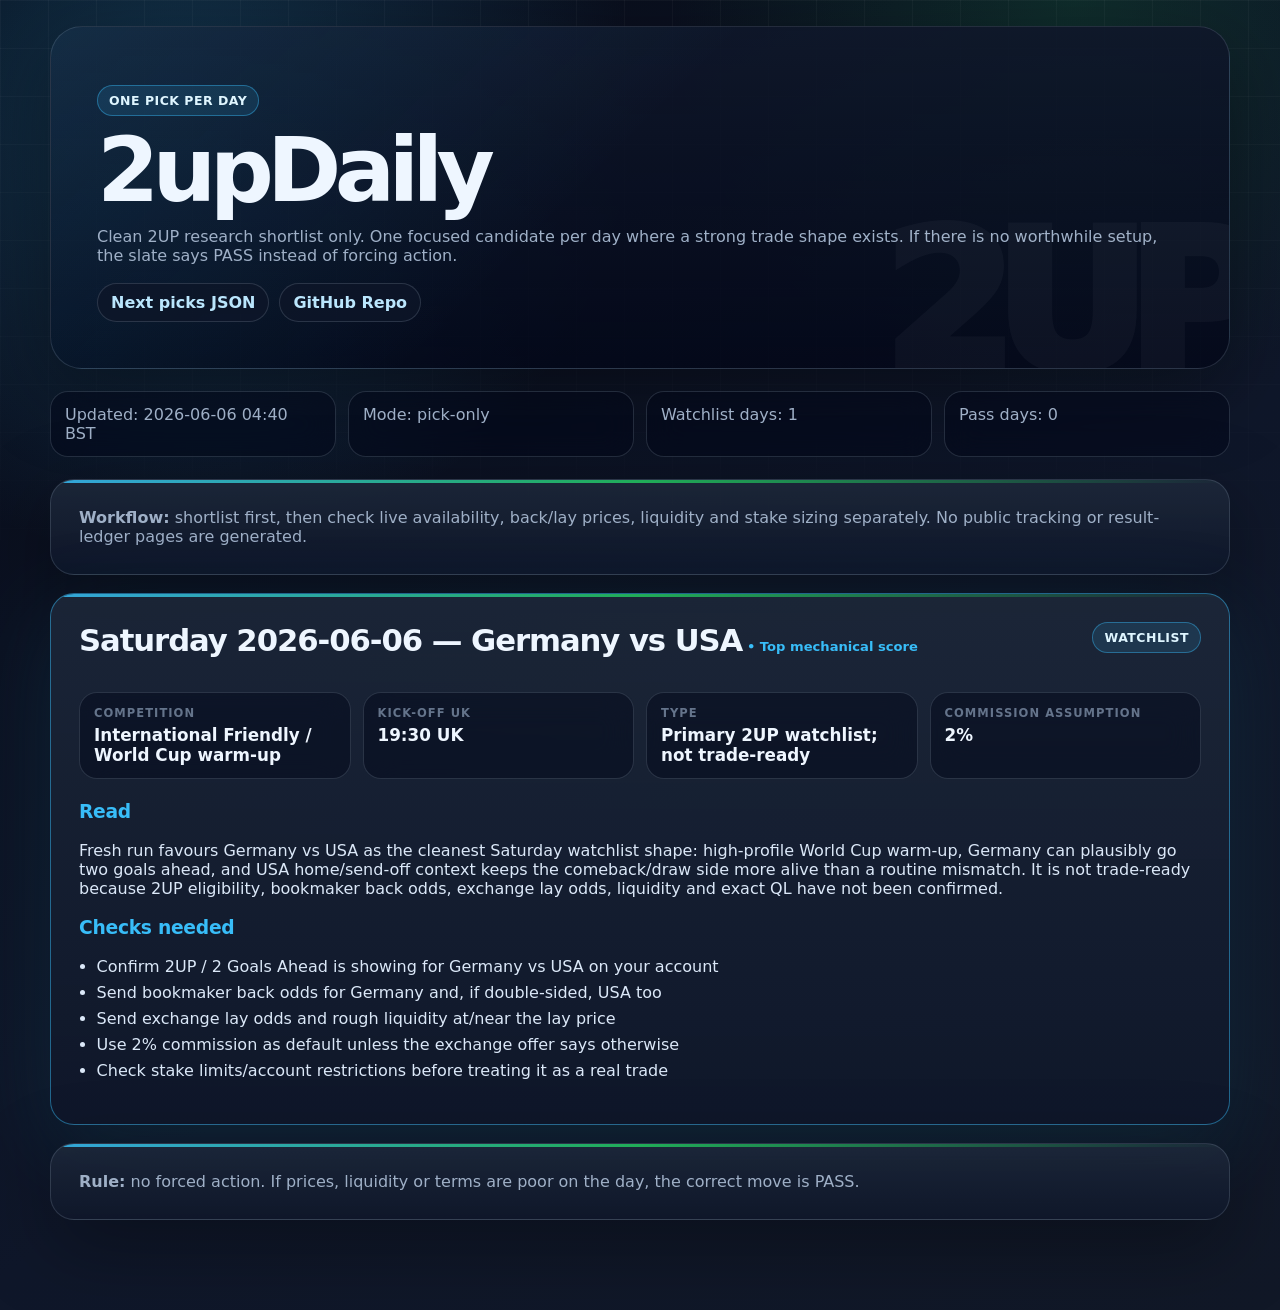
==== commit 6020e716: "Update 2up next-picks homepage" ====
--- a/docs/index.html
+++ b/docs/index.html
@@ -19,10 +19,10 @@
     </header>
 
     <section class="status">
-      <span class="pill">Updated: 2026-06-06 04:33 BST</span>
+      <span class="pill">Updated: 2026-06-06 04:40 BST</span>
       <span class="pill">Mode: pick-only</span>
-      <span class="pill">Watchlist days: 2</span>
-      <span class="pill">Pass days: 3</span>
+      <span class="pill">Watchlist days: 1</span>
+      <span class="pill">Pass days: 0</span>
     </section>
 
     <section class="card notice">
@@ -32,95 +32,23 @@
     
     <article class="card">
       <div class="card-head">
-        <h2>Tuesday 2026-05-26 — No suitable 2UP pick</h2>
-        <span>PASS</span>
+        <h2>Saturday 2026-06-06 — Germany vs USA</h2>
+        <span>WATCHLIST</span>
       </div>
       <div class="grid">
-        <div><span>Competition</span><strong>N/A</strong></div>
-        <div><span>Kick-off UK</span><strong>N/A</strong></div>
-        <div><span>Type</span><strong>No bet / no shortlist</strong></div>
+        <div><span>Competition</span><strong>International Friendly / World Cup warm-up</strong></div>
+        <div><span>Kick-off UK</span><strong>19:30 UK</strong></div>
+        <div><span>Type</span><strong>Primary 2UP watchlist; not trade-ready</strong></div>
         <div><span>Commission assumption</span><strong>2%</strong></div>
       </div>
       <h3>Read</h3>
-      <p>No strong high-liquidity 2UP setup identified. Passing is preferred over forcing a weak trade.</p>
+      <p>Fresh run favours Germany vs USA as the cleanest Saturday watchlist shape: high-profile World Cup warm-up, Germany can plausibly go two goals ahead, and USA home/send-off context keeps the comeback/draw side more alive than a routine mismatch. It is not trade-ready because 2UP eligibility, bookmaker back odds, exchange lay odds, liquidity and exact QL have not been confirmed.</p>
       <h3>Checks needed</h3>
-      <ul><li>No checks needed — pass day.</li></ul>
-    </article>
-    
-
-    <article class="card">
-      <div class="card-head">
-        <h2>Wednesday 2026-05-27 — Crystal Palace vs Rayo Vallecano</h2>
-        <span>WATCHLIST</span>
-      </div>
-      <div class="grid">
-        <div><span>Competition</span><strong>UEFA Conference League Final</strong></div>
-        <div><span>Kick-off UK</span><strong>Evening UK time</strong></div>
-        <div><span>Type</span><strong>Archived watchlist</strong></div>
-        <div><span>Commission assumption</span><strong>2%</strong></div>
-      </div>
-      <h3>Read</h3>
-      <p>Archived European final watchlist. Keep only for review/history; not a current pick.</p>
-      <h3>Checks needed</h3>
-      <ul><li>Archived pick — no current checks needed unless reviewing the past slate</li></ul>
-    </article>
-    
-
-    <article class="card">
-      <div class="card-head">
-        <h2>Thursday 2026-05-28 — No suitable 2UP pick</h2>
-        <span>PASS</span>
-      </div>
-      <div class="grid">
-        <div><span>Competition</span><strong>N/A</strong></div>
-        <div><span>Kick-off UK</span><strong>N/A</strong></div>
-        <div><span>Type</span><strong>No bet / no shortlist</strong></div>
-        <div><span>Commission assumption</span><strong>2%</strong></div>
-      </div>
-      <h3>Read</h3>
-      <p>No standout high-liquidity 2UP setup currently banked. Keep the slate disciplined.</p>
-      <h3>Checks needed</h3>
-      <ul><li>No checks needed — pass day.</li></ul>
-    </article>
-    
-
-    <article class="card">
-      <div class="card-head">
-        <h2>Friday 2026-05-29 — No suitable 2UP pick</h2>
-        <span>PASS</span>
-      </div>
-      <div class="grid">
-        <div><span>Competition</span><strong>N/A</strong></div>
-        <div><span>Kick-off UK</span><strong>N/A</strong></div>
-        <div><span>Type</span><strong>No bet / no shortlist</strong></div>
-        <div><span>Commission assumption</span><strong>2%</strong></div>
-      </div>
-      <h3>Read</h3>
-      <p>No worthwhile shortlist candidate currently identified.</p>
-      <h3>Checks needed</h3>
-      <ul><li>No checks needed — pass day.</li></ul>
-    </article>
-    
-
-    <article class="card">
-      <div class="card-head">
-        <h2>Saturday 2026-05-30 — Paris Saint-Germain vs Arsenal</h2>
-        <span>WATCHLIST</span>
-      </div>
-      <div class="grid">
-        <div><span>Competition</span><strong>UEFA Champions League Final</strong></div>
-        <div><span>Kick-off UK</span><strong>17:00 UK</strong></div>
-        <div><span>Type</span><strong>Strong double-sided 2UP trade-shape candidate</strong></div>
-        <div><span>Commission assumption</span><strong>0% Matchbook for this game</strong></div>
-      </div>
-      <h3>Read</h3>
-      <p>Rory confirmed 2UP is showing and supplied live market shape: PSG back 2.30 / Matchbook lay 2.43; Arsenal back 3.20 / Matchbook lay 3.32. At 0% commission, single-sided QL per £10 is approx £0.53 on PSG and £0.36 on Arsenal. A double-sided £10+£10 setup has approx £0.90 normal hedge cost if neither early-payout edge lands, with approx £22.10 upside if either side triggers 2 goals ahead and then fails to win. Strong watchlist/trade-shape candidate, not guaranteed profit.</p>
-      <h3>Checks needed</h3>
-      <ul><li>Exchange liquidity at/near PSG lay 2.43 and Arsenal lay 3.32</li>
-<li>Recheck final bookmaker back prices before staking</li>
-<li>Recheck final Matchbook lay prices before staking</li>
-<li>Confirm 0% Matchbook commission is still active at placement</li>
-<li>Check stake limits/account restrictions and keep bankroll exposure controlled</li></ul>
+      <ul><li>Confirm 2UP / 2 Goals Ahead is showing for Germany vs USA on your account</li>
+<li>Send bookmaker back odds for Germany and, if double-sided, USA too</li>
+<li>Send exchange lay odds and rough liquidity at/near the lay price</li>
+<li>Use 2% commission as default unless the exchange offer says otherwise</li>
+<li>Check stake limits/account restrictions before treating it as a real trade</li></ul>
     </article>
     
 
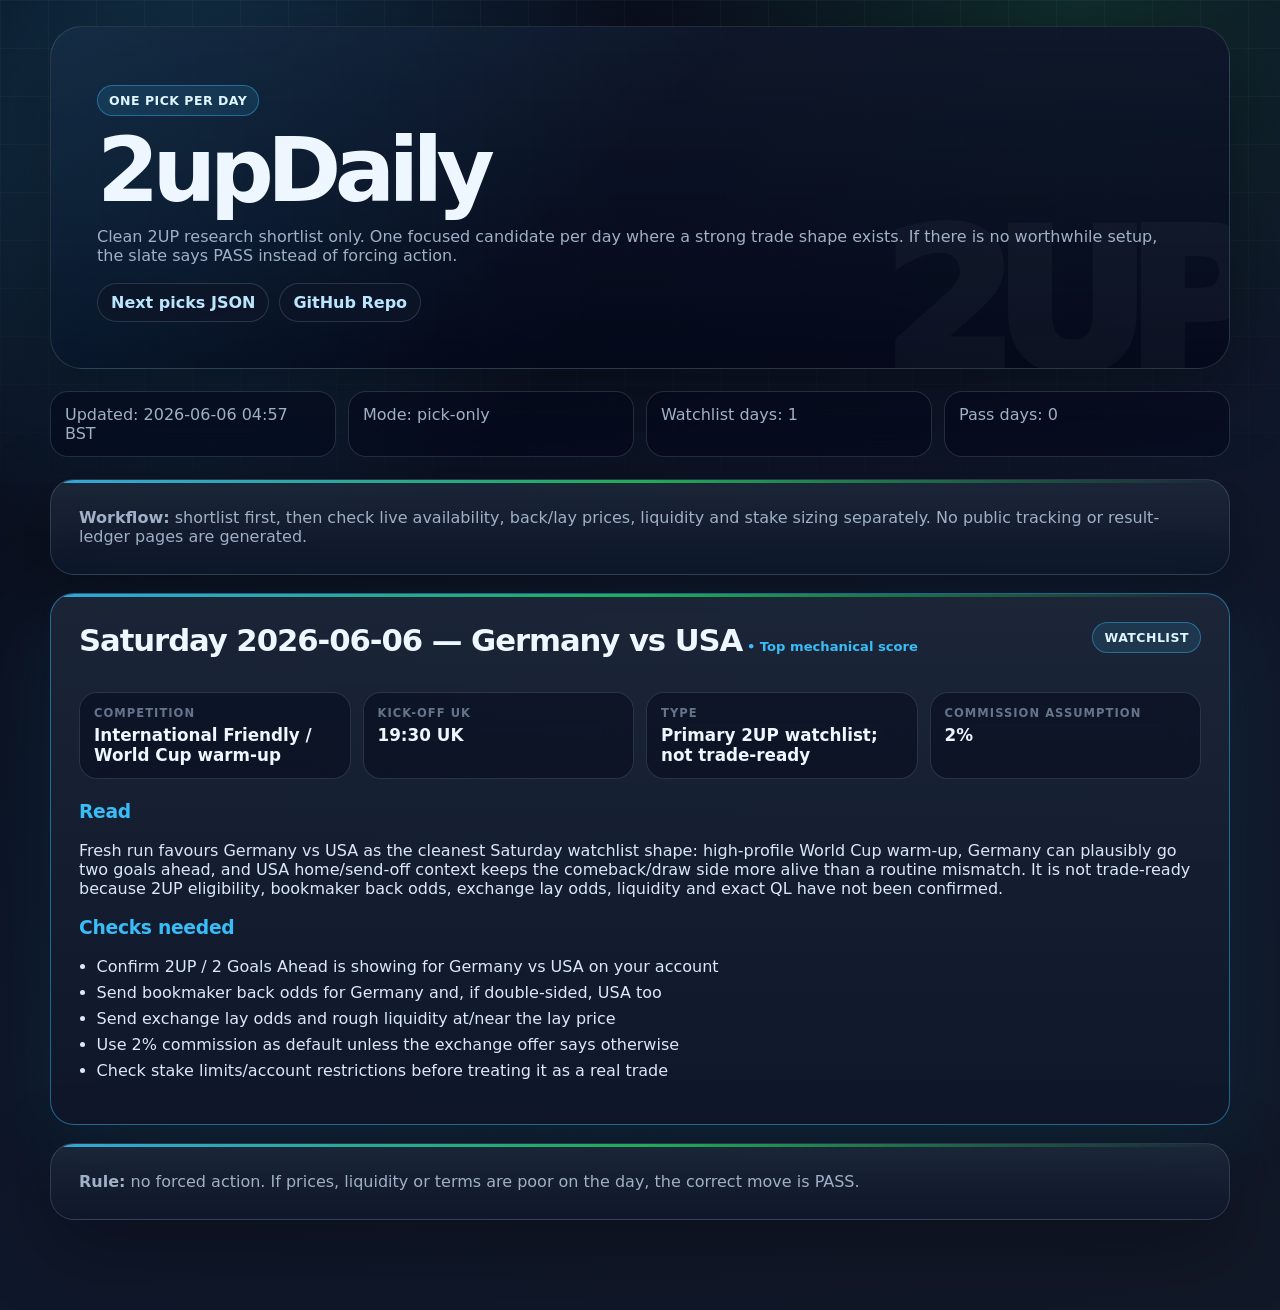
==== commit 4d81cb53: "Update 2up next-picks homepage" ====
--- a/docs/index.html
+++ b/docs/index.html
@@ -19,7 +19,7 @@
     </header>
 
     <section class="status">
-      <span class="pill">Updated: 2026-06-06 04:40 BST</span>
+      <span class="pill">Updated: 2026-06-06 04:57 BST</span>
       <span class="pill">Mode: pick-only</span>
       <span class="pill">Watchlist days: 1</span>
       <span class="pill">Pass days: 0</span>
